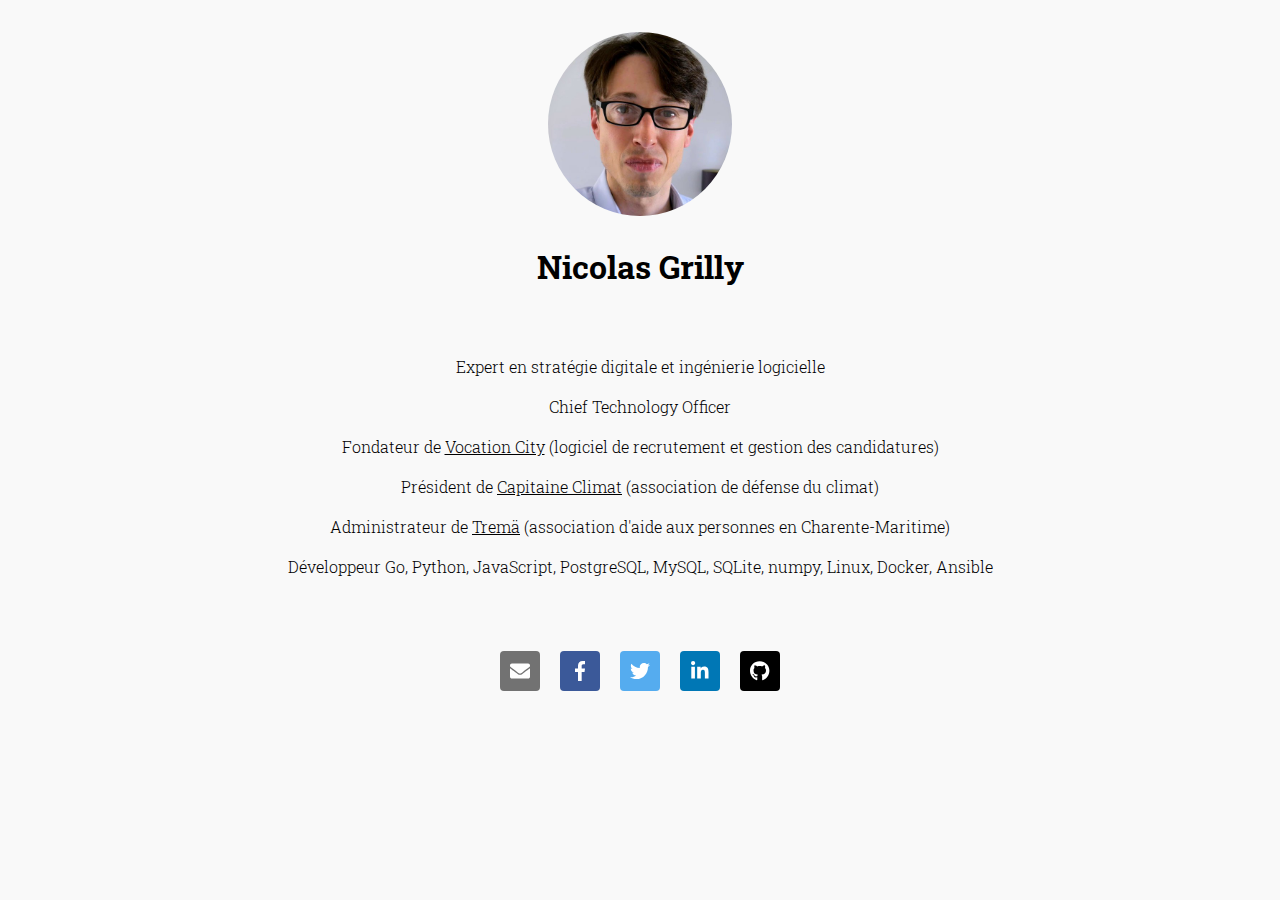
==== public/fr/index.html @ 440ebdb3 "Update text" ====
<!doctype html>
<html lang="fr">
    <head>
        <meta charset="utf-8">
        <meta name="viewport" content="width=device-width, initial-scale=1">
        <title>Nicolas Grilly • Stratégie digitale • Ingénierie logicielle • CTO</title>
        <script async src="https://www.googletagmanager.com/gtag/js?id=UA-71248376-6"></script>
        <script>
        window.dataLayer = window.dataLayer || [];
        function gtag(){dataLayer.push(arguments);}
        gtag('js', new Date());
        gtag('config', 'UA-71248376-6');
        </script>
        <link href="https://fonts.googleapis.com/css?family=Roboto+Slab:300,300i,700" rel="stylesheet">
        <link rel='stylesheet' href='../main.css'>
    </head>
    <body>
        <img class="w-1/4 rounded-full" src="../photo.jpg">
        <h1>Nicolas Grilly</h1>
        <ul class="list-reset my-16">
            <li class="my-4">Expert en stratégie digitale et ingénierie logicielle</li>
            <li class="my-4">Chief Technology Officer</li>
            <li class="my-4">Fondateur de <a href="https://www.vocationcity.com" target="_blank">Vocation City</a> (logiciel de recrutement et gestion des candidatures)</li>
            <li class="my-4">Président de <a href="https://www.facebook.com/CapitaineClimat" target="_blank">Capitaine Climat</a> (association de défense du climat)</li>
            <li class="my-4">Administrateur de <a href="http://www.trema-asso.fr" target="_blank">Tremä</a> (association d'aide aux personnes en Charente-Maritime)</li>
            <li class="my-4">Développeur Go, Python, JavaScript, PostgreSQL, MySQL, SQLite, numpy, Linux, Docker, Ansible</li>
        </ul>
        <div class="text-white my-16">
            <a href="mailto:nicolas@grilly.com" class="share-button" target="_blank" style="background: #727272" title="Envoyer un e-mail">
                <svg aria-hidden="true" focusable="false" role="img" xmlns="http://www.w3.org/2000/svg" viewBox="0 0 512 512"><path fill="currentColor" d="M502.3 190.8c3.9-3.1 9.7-.2 9.7 4.7V400c0 26.5-21.5 48-48 48H48c-26.5 0-48-21.5-48-48V195.6c0-5 5.7-7.8 9.7-4.7 22.4 17.4 52.1 39.5 154.1 113.6 21.1 15.4 56.7 47.8 92.2 47.6 35.7.3 72-32.8 92.3-47.6 102-74.1 131.6-96.3 154-113.7zM256 320c23.2.4 56.6-29.2 73.4-41.4 132.7-96.3 142.8-104.7 173.4-128.7 5.8-4.5 9.2-11.5 9.2-18.9v-19c0-26.5-21.5-48-48-48H48C21.5 64 0 85.5 0 112v19c0 7.4 3.4 14.3 9.2 18.9 30.6 23.9 40.7 32.4 173.4 128.7 16.8 12.2 50.2 41.8 73.4 41.4z"></path></svg>
            </a>
            <a href="https://www.facebook.com/ngrilly" target="_blank" class="share-button" style="background: #3b5999" title="Facebook">
                <svg aria-hidden="true" focusable="false" role="img" xmlns="http://www.w3.org/2000/svg" viewBox="0 0 264 512"><path fill="currentColor" d="M215.8 85H264V3.6C255.7 2.5 227.1 0 193.8 0 124.3 0 76.7 42.4 76.7 120.3V192H0v91h76.7v229h94V283h73.6l11.7-91h-85.3v-62.7c0-26.3 7.3-44.3 45.1-44.3z"></path></svg>
            </a>
            <a href="https://twitter.com/ngrilly" target="_blank" class="share-button" style="background: #55acef" title="Twitter">
                <svg aria-hidden="true" focusable="false" role="img" xmlns="http://www.w3.org/2000/svg" viewBox="0 0 512 512"><path fill="currentColor" d="M459.37 151.716c.325 4.548.325 9.097.325 13.645 0 138.72-105.583 298.558-298.558 298.558-59.452 0-114.68-17.219-161.137-47.106 8.447.974 16.568 1.299 25.34 1.299 49.055 0 94.213-16.568 130.274-44.832-46.132-.975-84.792-31.188-98.112-72.772 6.498.974 12.995 1.624 19.818 1.624 9.421 0 18.843-1.3 27.614-3.573-48.081-9.747-84.143-51.98-84.143-102.985v-1.299c13.969 7.797 30.214 12.67 47.431 13.319-28.264-18.843-46.781-51.005-46.781-87.391 0-19.492 5.197-37.36 14.294-52.954 51.655 63.675 129.3 105.258 216.365 109.807-1.624-7.797-2.599-15.918-2.599-24.04 0-57.828 46.782-104.934 104.934-104.934 30.213 0 57.502 12.67 76.67 33.137 23.715-4.548 46.456-13.32 66.599-25.34-7.798 24.366-24.366 44.833-46.132 57.827 21.117-2.273 41.584-8.122 60.426-16.243-14.292 20.791-32.161 39.308-52.628 54.253z"></path></svg>
            </a>
            <a href="https://www.linkedin.com/in/ngrilly/" target="_blank" class="share-button" style="background: #0077B5" title="LinkedIn">
                <svg aria-hidden="true" focusable="false" role="img" xmlns="http://www.w3.org/2000/svg" viewBox="0 0 448 512"><path fill="currentColor" d="M100.28 448H7.4V148.9h92.88zM53.79 108.1C24.09 108.1 0 83.5 0 53.8a53.79 53.79 0 0 1 107.58 0c0 29.7-24.1 54.3-53.79 54.3zM447.9 448h-92.68V302.4c0-34.7-.7-79.2-48.29-79.2-48.29 0-55.69 37.7-55.69 76.7V448h-92.78V148.9h89.08v40.8h1.3c12.4-23.5 42.69-48.3 87.88-48.3 94 0 111.28 61.9 111.28 142.3V448z"></path></svg>
            </a>
            <a href="https://github.com/ngrilly" target="_blank" class="share-button" style="background: #000" title="GitHub">
                <svg aria-hidden="true" focusable="false" role="img" xmlns="http://www.w3.org/2000/svg" viewBox="0 0 496 512"><path fill="currentColor" d="M165.9 397.4c0 2-2.3 3.6-5.2 3.6-3.3.3-5.6-1.3-5.6-3.6 0-2 2.3-3.6 5.2-3.6 3-.3 5.6 1.3 5.6 3.6zm-31.1-4.5c-.7 2 1.3 4.3 4.3 4.9 2.6 1 5.6 0 6.2-2s-1.3-4.3-4.3-5.2c-2.6-.7-5.5.3-6.2 2.3zm44.2-1.7c-2.9.7-4.9 2.6-4.6 4.9.3 2 2.9 3.3 5.9 2.6 2.9-.7 4.9-2.6 4.6-4.6-.3-1.9-3-3.2-5.9-2.9zM244.8 8C106.1 8 0 113.3 0 252c0 110.9 69.8 205.8 169.5 239.2 12.8 2.3 17.3-5.6 17.3-12.1 0-6.2-.3-40.4-.3-61.4 0 0-70 15-84.7-29.8 0 0-11.4-29.1-27.8-36.6 0 0-22.9-15.7 1.6-15.4 0 0 24.9 2 38.6 25.8 21.9 38.6 58.6 27.5 72.9 20.9 2.3-16 8.8-27.1 16-33.7-55.9-6.2-112.3-14.3-112.3-110.5 0-27.5 7.6-41.3 23.6-58.9-2.6-6.5-11.1-33.3 2.6-67.9 20.9-6.5 69 27 69 27 20-5.6 41.5-8.5 62.8-8.5s42.8 2.9 62.8 8.5c0 0 48.1-33.6 69-27 13.7 34.7 5.2 61.4 2.6 67.9 16 17.7 25.8 31.5 25.8 58.9 0 96.5-58.9 104.2-114.8 110.5 9.2 7.9 17 22.9 17 46.4 0 33.7-.3 75.4-.3 83.6 0 6.5 4.6 14.4 17.3 12.1C428.2 457.8 496 362.9 496 252 496 113.3 383.5 8 244.8 8zM97.2 352.9c-1.3 1-1 3.3.7 5.2 1.6 1.6 3.9 2.3 5.2 1 1.3-1 1-3.3-.7-5.2-1.6-1.6-3.9-2.3-5.2-1zm-10.8-8.1c-.7 1.3.3 2.9 2.3 3.9 1.6 1 3.6.7 4.3-.7.7-1.3-.3-2.9-2.3-3.9-2-.6-3.6-.3-4.3.7zm32.4 35.6c-1.6 1.3-1 4.3 1.3 6.2 2.3 2.3 5.2 2.6 6.5 1 1.3-1.3.7-4.3-1.3-6.2-2.2-2.3-5.2-2.6-6.5-1zm-11.4-14.7c-1.6 1-1.6 3.6 0 5.9 1.6 2.3 4.3 3.3 5.6 2.3 1.6-1.3 1.6-3.9 0-6.2-1.4-2.3-4-3.3-5.6-2z" class=""></path></svg>
            </a>
        </div>
    </body>
</html>
---- public/main.css ----
/* Normalize */

body {
	margin: 0;
}

/* Defaults */

body {
	box-sizing: border-box;
}

*,
*::before,
*::after {
	box-sizing: inherit;
}

a {
    color: inherit;
}

/* Utils inspired by tailwindcss.com */

.text-white {
    color: #fff;
}

.w-1\/4 {
    width: 25%;
}

.my-4 {
    margin-top: 1rem;
    margin-bottom: 1rem;
}

.my-16 {
    margin-top: 4rem;
    margin-bottom: 4rem;
}

.list-reset {
    list-style: none;
    padding: 0;
}

.rounded-full {
    border-radius: 50%;
}

/* www.grilly.com */

body {
    font-family: "Roboto Slab", sans-serif;
    font-weight: 300;
    line-height: 1.5;
    background: #f9f9f9;
    margin: auto;
    padding: 2rem;
    max-width: 50rem;
    text-align: center;
}

.share-button {
	width: 2.5rem;
	height: 2.5rem;
	border-radius: 10%;
	display: inline-flex;
	justify-content: center;
    align-items: center;
    margin: 0.5rem;
}

.share-button svg {
	height: 50%;
}

.share-button:hover {
    box-shadow: 0 2px 2px rgba(0,0,0,0.2);
}
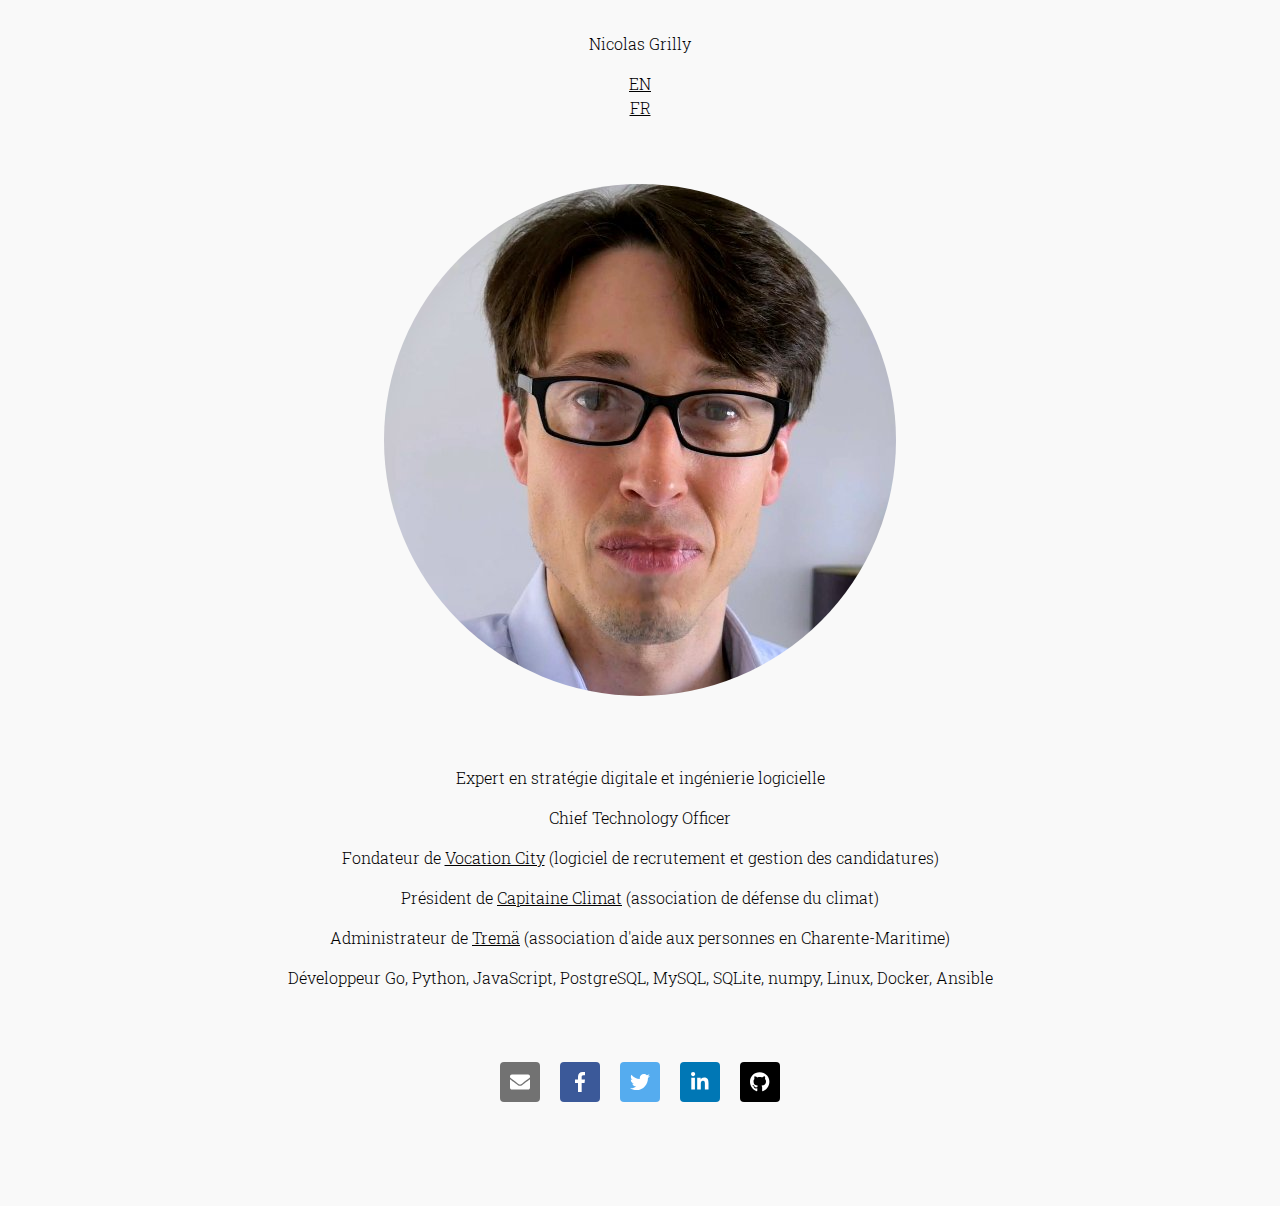
==== commit e9d4d6d9: "seo: add meta description" ====
--- a/public/fr/index.html
+++ b/public/fr/index.html
@@ -4,6 +4,7 @@
         <meta charset="utf-8">
         <meta name="viewport" content="width=device-width, initial-scale=1">
         <title>Nicolas Grilly • Stratégie digitale • Ingénierie logicielle • CTO</title>
+        <meta name="description" content="Nicolas Grilly est consultant et CTO, expert en stratégie digitale et ingénierie logicielle, travaillant à Paris et La Rochelle.">
         <script async src="https://www.googletagmanager.com/gtag/js?id=UA-71248376-6"></script>
         <script>
         window.dataLayer = window.dataLayer || [];
@@ -15,8 +16,16 @@
         <link rel='stylesheet' href='../main.css'>
     </head>
     <body>
-        <img class="w-1/4 rounded-full" src="../photo.jpg">
-        <h1>Nicolas Grilly</h1>
+        <header class="flex items-center my-8">
+            <div class="logo">Nicolas Grilly</div>
+            <ul class="list-reset languages">
+                <li><a href="/en/">EN</a></li>
+                <li><a href="/fr/">FR</a></li>
+            </ul>
+        </header>
+        <div class="my-16">
+            <img class="photo rounded-full" src="../photo.jpg">
+        </div>
         <ul class="list-reset my-16">
             <li class="my-4">Expert en stratégie digitale et ingénierie logicielle</li>
             <li class="my-4">Chief Technology Officer</li>
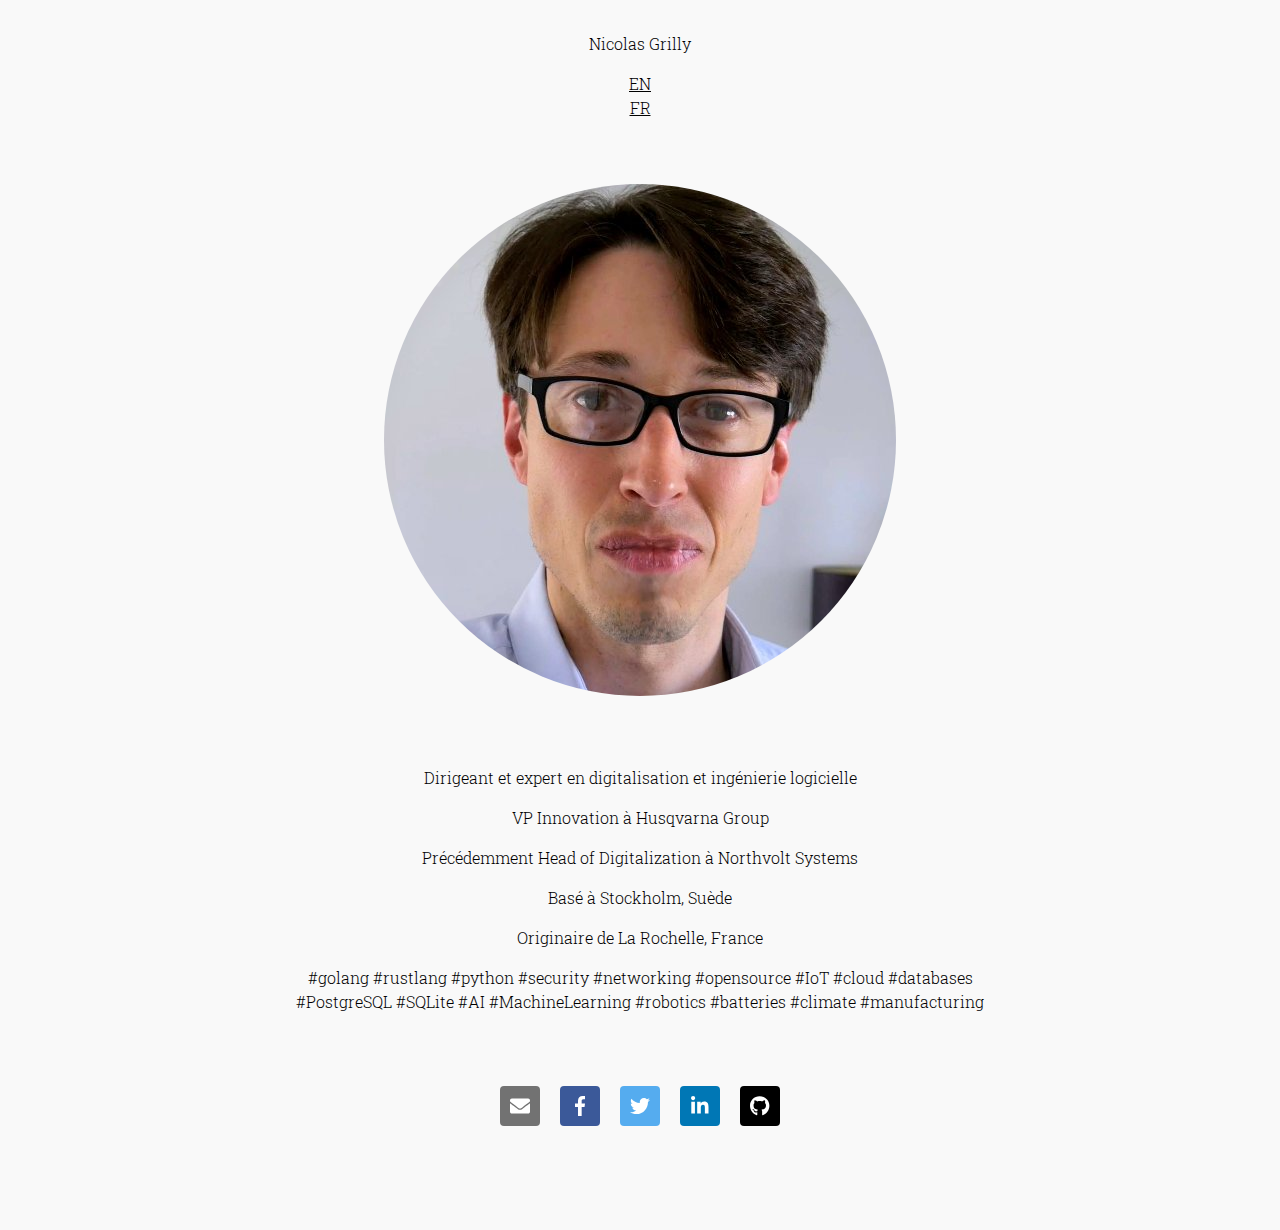
==== commit bd0fe67c: "Update content and translation" ====
--- a/public/fr/index.html
+++ b/public/fr/index.html
@@ -3,8 +3,11 @@
     <head>
         <meta charset="utf-8">
         <meta name="viewport" content="width=device-width, initial-scale=1">
-        <title>Nicolas Grilly • Stratégie digitale • Ingénierie logicielle • CTO</title>
-        <meta name="description" content="Nicolas Grilly est consultant et CTO, expert en stratégie digitale et ingénierie logicielle, travaillant à Paris et La Rochelle.">
+        <title>Nicolas Grilly • Dirigeant et expert en digitalisation et ingénierie logicielle</title>
+        <meta name="description" content="Nicolas Grilly est VP Innovation à Husqvarna Group, et précédemment Head of Digitalizaton à Northvolt Systems.">
+        <link rel="alternate" hreflang="en" href="https://www.grilly.com/en/">
+        <link rel="alternate" hreflang="fr" href="https://www.grilly.com/fr/">
+        <link rel="alternate" hreflang="x-default" href="https://www.grilly.com/en/">
         <script async src="https://www.googletagmanager.com/gtag/js?id=UA-71248376-6"></script>
         <script>
         window.dataLayer = window.dataLayer || [];
@@ -27,12 +30,14 @@
             <img class="photo rounded-full" src="../photo.jpg">
         </div>
         <ul class="list-reset my-16">
-            <li class="my-4">Expert en stratégie digitale et ingénierie logicielle</li>
-            <li class="my-4">Chief Technology Officer</li>
-            <li class="my-4">Fondateur de <a href="https://www.vocationcity.com" target="_blank">Vocation City</a> (logiciel de recrutement et gestion des candidatures)</li>
-            <li class="my-4">Président de <a href="https://www.facebook.com/CapitaineClimat" target="_blank">Capitaine Climat</a> (association de défense du climat)</li>
-            <li class="my-4">Administrateur de <a href="http://www.trema-asso.fr" target="_blank">Tremä</a> (association d'aide aux personnes en Charente-Maritime)</li>
-            <li class="my-4">Développeur Go, Python, JavaScript, PostgreSQL, MySQL, SQLite, numpy, Linux, Docker, Ansible</li>
+            <li class="my-4">Dirigeant et expert en digitalisation et ingénierie logicielle</li>
+            <li class="my-4">VP Innovation à Husqvarna Group</li>
+            <li class="my-4">Précédemment Head of Digitalization à Northvolt Systems</li>
+            <li class="my-4">Basé à Stockholm, Suède</li>
+            <li class="my-4">Originaire de La Rochelle, France</li>
+            <li class="my-4">#golang #rustlang #python #security #networking #opensource #IoT #cloud #databases #PostgreSQL #SQLite #AI #MachineLearning #robotics #batteries #climate #manufacturing
+
+            </li>
         </ul>
         <div class="text-white my-16">
             <a href="mailto:nicolas@grilly.com" class="share-button" target="_blank" style="background: #727272" title="Envoyer un e-mail">
